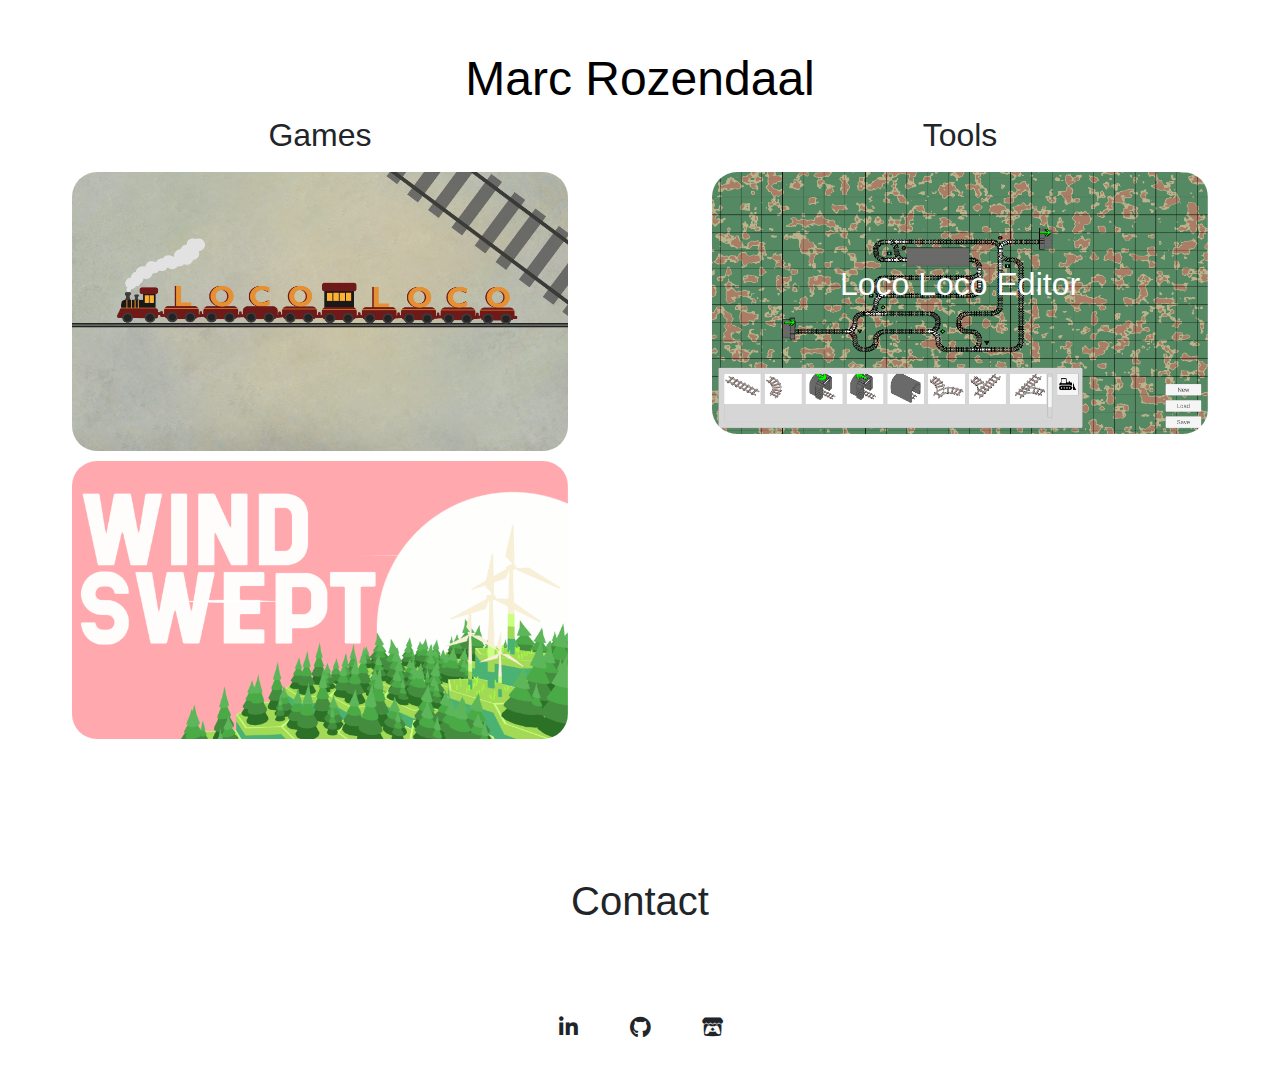
==== index.html @ 4129e09c "Finished Main Page" ====
<!DOCTYPE html>
<html>
  <head>
    <title>Marc Rozendaal Portfolio</title>
    <link rel="stylesheet" href="style.css">
    <link rel="stylesheet" href="https://cdnjs.cloudflare.com/ajax/libs/font-awesome/5.13.0/css/all.min.css">
    <!-- Bootstrap CSS-->
    <link rel="stylesheet" href="https://stackpath.bootstrapcdn.com/bootstrap/4.4.1/css/bootstrap.min.css" integrity="sha384-Vkoo8x4CGsO3+Hhxv8T/Q5PaXtkKtu6ug5TOeNV6gBiFeWPGFN9MuhOf23Q9Ifjh" crossorigin="anonymous">
    
  </head>
  <body>

    <div>
      <h1 class="title-text">Marc Rozendaal</h1></a>
    </div>

    <div id="project-lists" class="project-lists">
      <div id="projects" class = "projects-section">
        <div id="games" class="projectList games">
          <h2>Games</h2>
          <ul>
            <li><a href="Loco-Loco/LocoLoco.html"><img class="thumbnail" src="LocoLocoTitle.png" alt="Loco Loco"></a></li>
            <li><a href="Windswept/Windswept.html"><img class="thumbnail" src="Windswept/Logo.png" alt="Windswept"></a></li>
          </ul>
        </div>
        <div id="tools" class="projectList tools">
          <h2>Tools</h2>
          <ul>
            <li><div class="thumbnail-parent">
              <a href="Loco-Loco-Editor\LocoLocoEditor.html"><img class="thumbnail" src="Loco-Loco-Editor/EditorThumbnail.png" alt="Loco Loco Editor"></a>
              <a href="Loco-Loco-Editor\LocoLocoEditor.html"><h2 class="thumbnail-text">Loco Loco Editor</h2></a>
            </div></li>
          </ul>
        </div>
        <!--
        <div id="experiments" class="projectList experiments">
          <h2>Experiments</h2>
          <ul>
            <li><a href="#">Experiment 1</a></li>
          </ul>
        </div>-->
      </div>
    </div>

    <div id="contact" class="contact-section">
      <h1>Contact</h1>
      <ul class="social-container social-list">
				<li class="list-inline-item"><aw href="https://www.linkedin.com/in/marc-rozendaal-383893258/" onclick="window.open('https://www.linkedin.com/in/marc-rozendaal-383893258/', '_blank')"><i class="fab fa-linkedin-in fa-lg"></i></aw></li>
				<li class="list-inline-item"><aw href="https://github.com/Zaephus/" onclick="window.open('https://github.com/Zaephus/', '_blank')"><i class="fab fa-github fa-lg"></i></aw></li>
				<li class="list-inline-item"><aw href="https://zaephus.itch.io" onclick="window.open('https://zaephus.itch.io', '_blank')"><i class="fab fa-itch-io fa-lg"></i></aw></li>
			</ul>	
    </div>

  </body>
</html>
---- style.css ----
* {
  box-sizing: border-box;
  background-color: #fff;
}

@font-face {
  font-family: Montserrat;
  src: url(Montserrat-Regular.otf);
}

body {
  font-family: Montserrat;
  margin: 0;
}

h1 {
  display: flex;
  justify-content: center;
}

.title-text {
  color: #000;
  text-decoration: none;
  font-size: 300%;
  margin-top: 50px;
}

.projects-section {
  width: 100%;
  height: 100%;
  display: grid;
  grid-template-columns: 1fr 1fr;
  z-index: 0;
}

.projectList {
  width: 100%;
  height: 100%;
  display: flex;
  flex-direction: column;
  align-items: center;
  z-index: 0;
}

.projectList ul {
  list-style: none;
  margin: 0;
  padding: 0;
}

.projectList li {
  margin: 10px;
}

.projectList a {
  color: #000;
  text-decoration: none;
}

.projectList a:hover {
  color: #555;
}

.experiments {
  grid-column: 1 / span 2;
}

.thumbnail {
  display: block;
  margin-left: auto;
  margin-right: auto;
  width: 80%;
  justify-self: center;
  border-radius: 25px;
}

.thumbnail-parent {
  position: relative;
  text-align: center;
  text-align-last: center;
  vertical-align: top;
}

.thumbnail-text {
  position: absolute;
  top: 50%;
  left: 50%;
  transform: translate(-50%, -100%);
  color: #fff;
  font-size: 200%;
  background-color: unset;
}

.contact-section {
  margin-top: 10%;
}

.social-container{
  display: flex;
  justify-content: center;
  align-items: center;
  text-align: center;
  padding: 5px;
  padding-top: 5%;
  z-index: 22;
}

.social-list aw {
  width: 64px;
  height: 64px;
  padding: 20px;
  display: inline-block;
  text-align: center;
  z-index:above;
}

.social-list aw:hover {
  color: #5e5e5e;
}
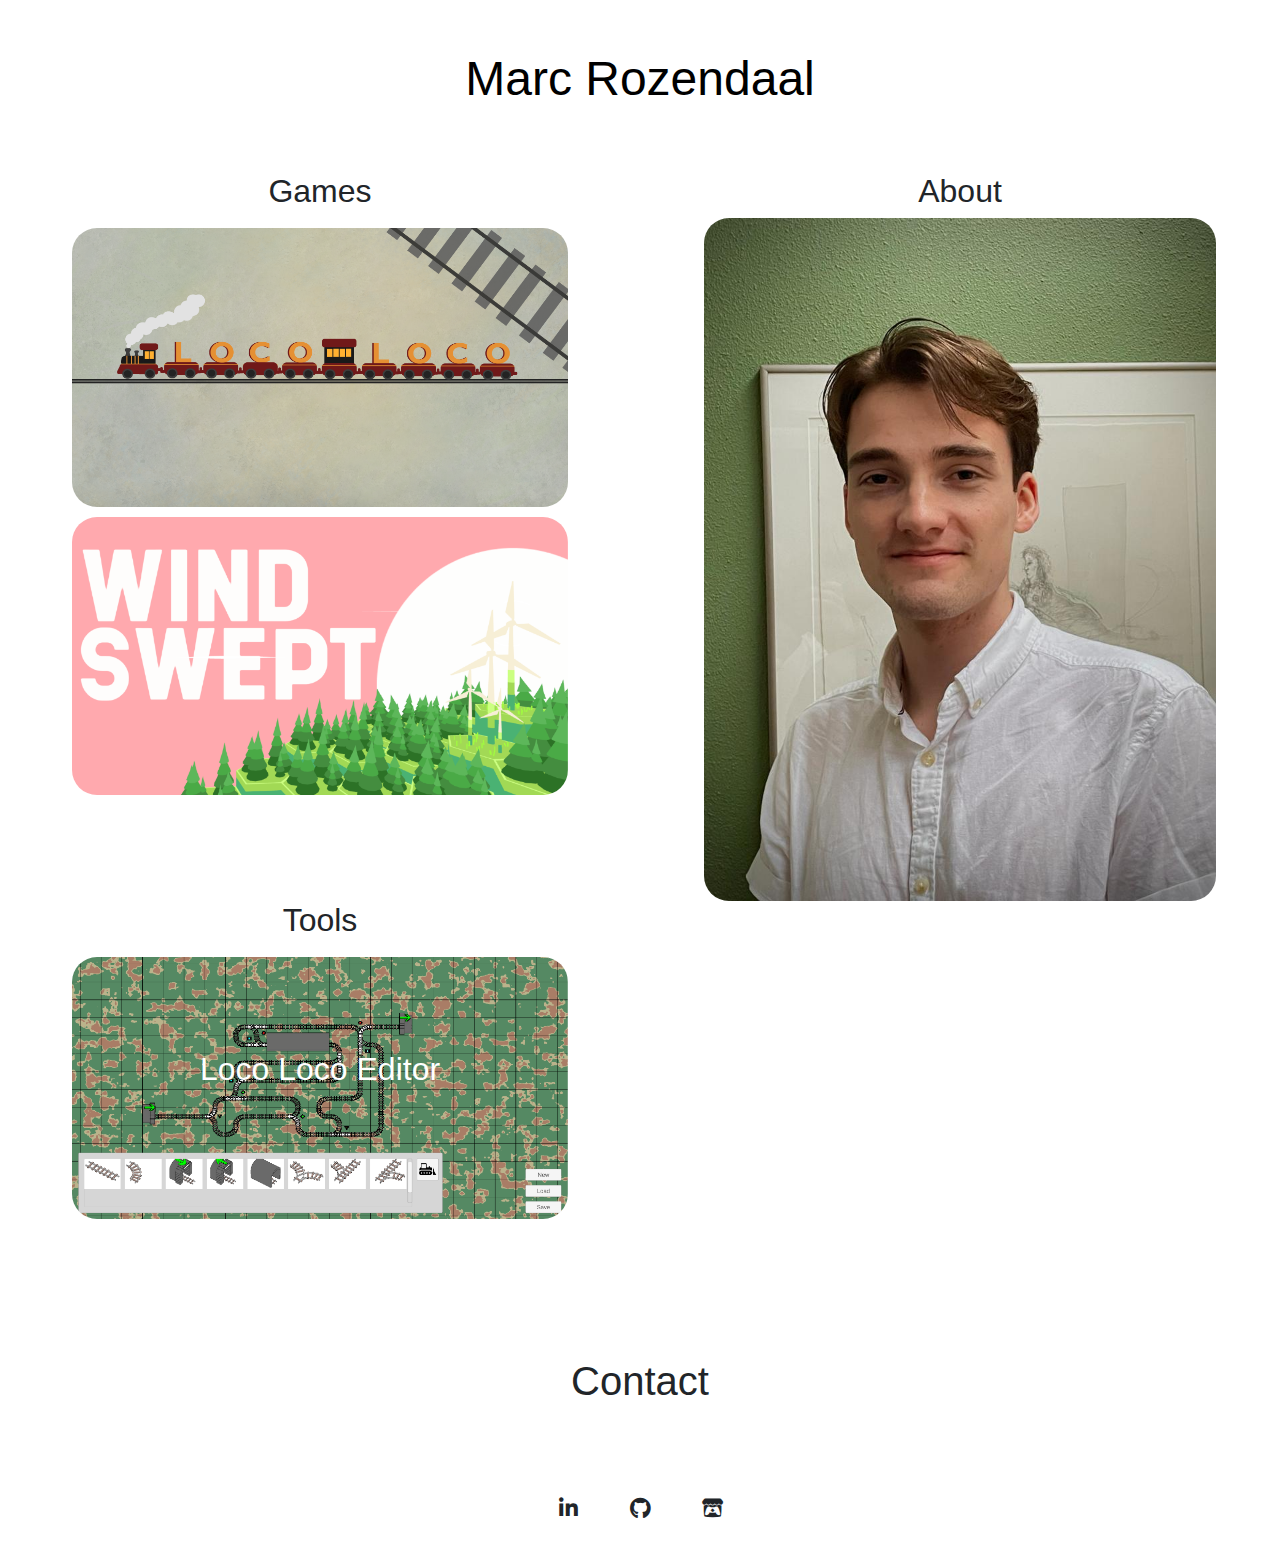
==== commit ab0cde8a: "Added about page" ====
--- a/index.html
+++ b/index.html
@@ -16,6 +16,7 @@
 
     <div id="project-lists" class="project-lists">
       <div id="projects" class = "projects-section">
+
         <div id="games" class="projectList games">
           <h2>Games</h2>
           <ul>
@@ -23,6 +24,12 @@
             <li><a href="Windswept/Windswept.html"><img class="thumbnail" src="Windswept/Logo.png" alt="Windswept"></a></li>
           </ul>
         </div>
+
+        <div id="about" class="projectList about">
+          <h2>About</h2>
+          <ul><a href="About/About.html"><img class="thumbnail" src="About/Profile Picture.jpeg" alt="About"></a></ul>
+        </div>
+
         <div id="tools" class="projectList tools">
           <h2>Tools</h2>
           <ul>
@@ -32,6 +39,7 @@
             </div></li>
           </ul>
         </div>
+
         <!--
         <div id="experiments" class="projectList experiments">
           <h2>Experiments</h2>
@@ -39,6 +47,7 @@
             <li><a href="#">Experiment 1</a></li>
           </ul>
         </div>-->
+
       </div>
     </div>
 
--- a/style.css
+++ b/style.css
@@ -23,6 +23,7 @@
   text-decoration: none;
   font-size: 300%;
   margin-top: 50px;
+  margin-bottom: 5%;
 }
 
 .projects-section {
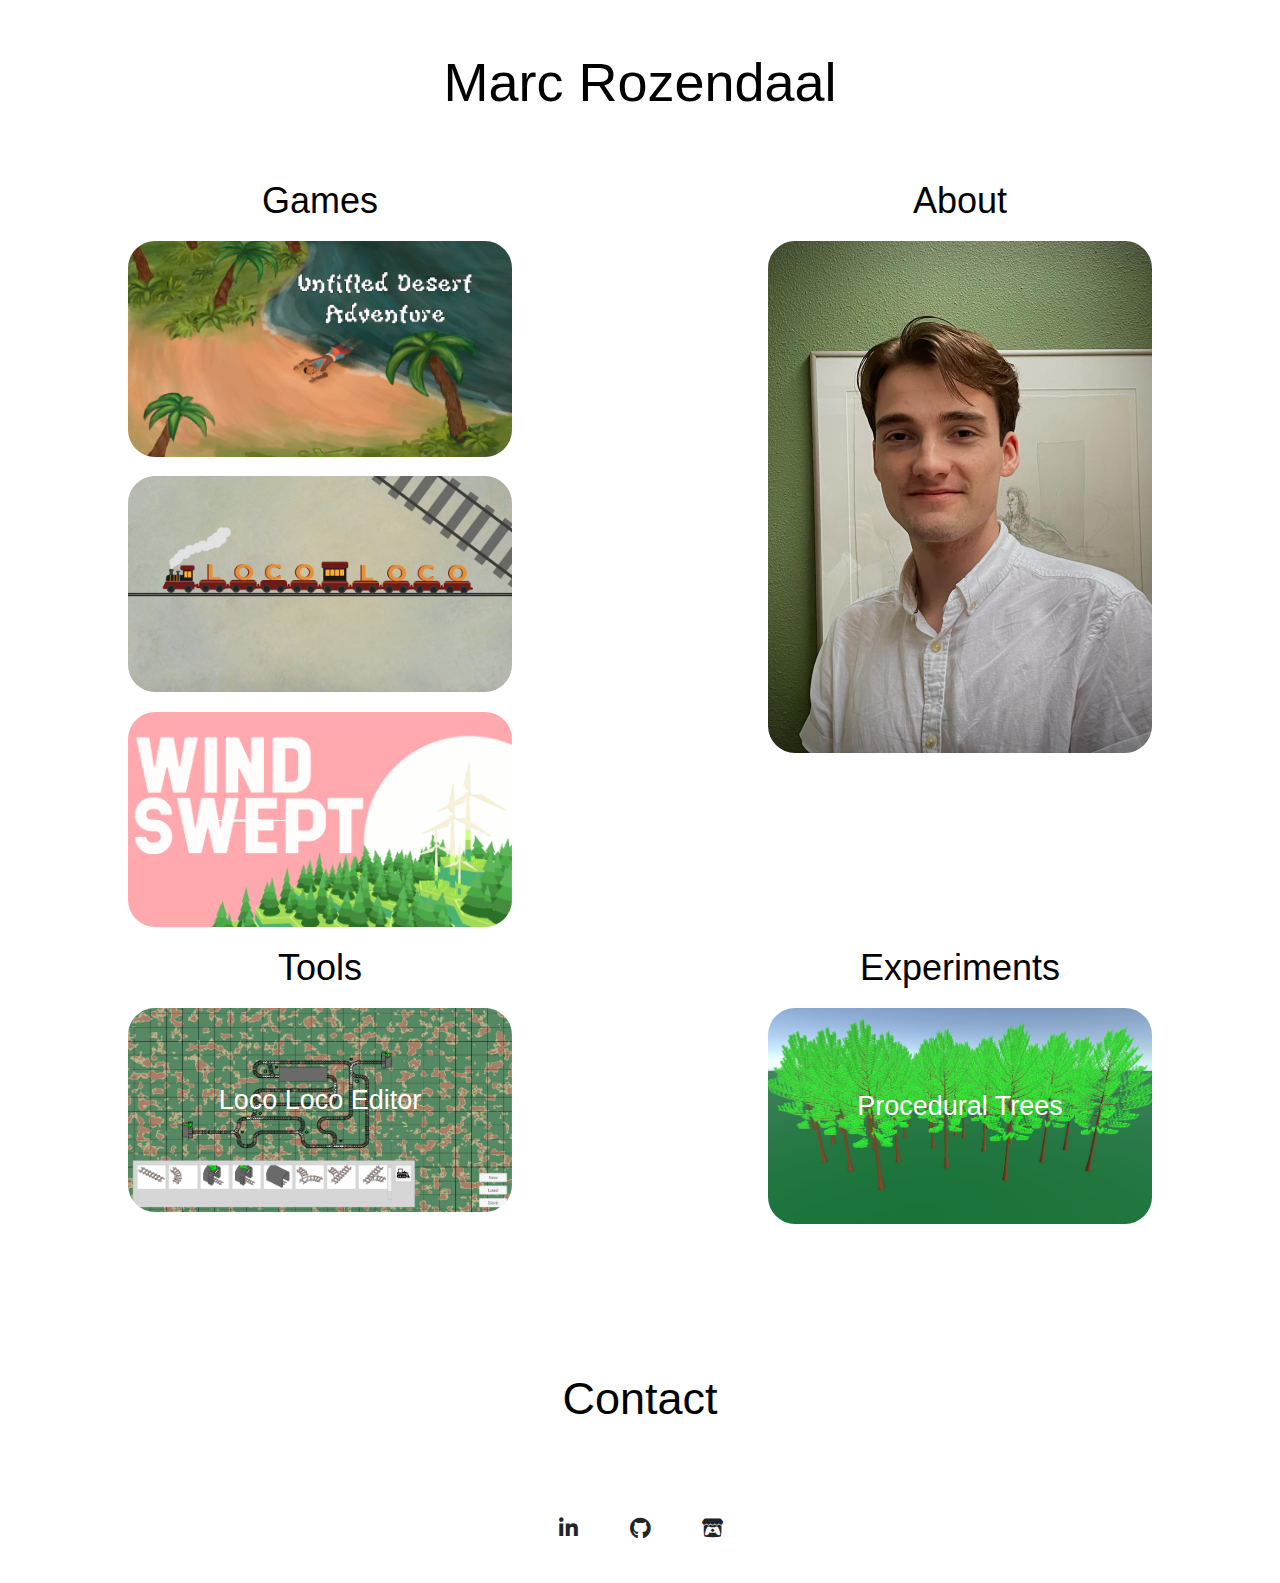
==== commit 6be34778: "Finished front page" ====
--- a/index.html
+++ b/index.html
@@ -1,6 +1,8 @@
 <!DOCTYPE html>
 <html>
+
   <head>
+
     <title>Marc Rozendaal Portfolio</title>
     <link rel="stylesheet" href="style.css">
     <link rel="stylesheet" href="https://cdnjs.cloudflare.com/ajax/libs/font-awesome/5.13.0/css/all.min.css">
@@ -14,45 +16,44 @@
       <h1 class="title-text">Marc Rozendaal</h1></a>
     </div>
 
-    <div id="project-lists" class="project-lists">
-      <div id="projects" class = "projects-section">
+    <div id="projects" class = "projects-section">
 
-        <div id="games" class="projectList games">
-          <h2>Games</h2>
-          <ul>
-            <li><a href="Loco-Loco/LocoLoco.html"><img class="thumbnail" src="LocoLocoTitle.png" alt="Loco Loco"></a></li>
-            <li><a href="Windswept/Windswept.html"><img class="thumbnail" src="Windswept/Logo.png" alt="Windswept"></a></li>
-          </ul>
+      <div id="games" class="projectList">
+        <h2 class="projectList-Title">Games</h2>
+        <div class="projectList-items">
+          <div><a href="Untitled-Desert-Adventure/uda.html"><img class="thumbnail" src="Untitled-Desert-Adventure/uda_title.png" alt="Untitled Desert Adventure"></a></div>
+          <div><a href="Loco-Loco/LocoLoco.html"><img class="thumbnail" src="Loco-Loco/LocoLocoTitle.png" alt="Loco Loco"></a></div>
+          <div><a href="Windswept/Windswept.html"><img class="thumbnail" src="Windswept/Logo.png" alt="Windswept"></a></div>
         </div>
+      </div>
 
-        <div id="about" class="projectList about">
-          <h2>About</h2>
-          <ul><a href="About/About.html"><img class="thumbnail" src="About/Profile Picture.jpeg" alt="About"></a></ul>
+      <div id="about" class="projectList">
+        <h2 class="projectList-Title">About</h2>
+        <div class="projectList-items">
+          <a href="About/About.html"><img class="thumbnail" src="About/Profile Picture.jpeg" alt="About"></a>
         </div>
+      </div>
 
-        <div id="tools" class="projectList tools">
-          <h2>Tools</h2>
-          <ul>
-            <li><div class="thumbnail-parent">
-              <a href="Loco-Loco-Editor\LocoLocoEditor.html"><img class="thumbnail" src="Loco-Loco-Editor/EditorThumbnail.png" alt="Loco Loco Editor"></a>
-              <a href="Loco-Loco-Editor\LocoLocoEditor.html"><h2 class="thumbnail-text">Loco Loco Editor</h2></a>
-            </div></li>
-          </ul>
+      <div id="tools" class="projectList">
+        <h2 class="projectList-Title">Tools</h2>
+        <div class="thumbnail-parent">
+          <a href="Loco-Loco-Editor\LocoLocoEditor.html"><img class="thumbnail" src="Loco-Loco-Editor/EditorThumbnail.png" alt="Loco Loco Editor"></a>
+          <a href="Loco-Loco-Editor\LocoLocoEditor.html"><h2 class="thumbnail-text">Loco Loco Editor</h2></a>
         </div>
+      </div>
 
-        <!--
-        <div id="experiments" class="projectList experiments">
-          <h2>Experiments</h2>
-          <ul>
-            <li><a href="#">Experiment 1</a></li>
-          </ul>
-        </div>-->
+      <div id="experiments" class="projectList">
+        <h2 class="projectList-Title">Experiments</h2>
+        <div class="thumbnail-parent">
+          <a href="Procedural-Trees/ProcTrees.html"><img class="thumbnail" src="Procedural-Trees/Proc_Trees_Thumbnail.png" alt="Procedural Trees Experiment"></a>
+          <a href="Procedural-Trees/ProcTrees.html"><h2 class="thumbnail-text">Procedural Trees</h2></a>
+        </div>
+      </div>
 
-      </div>
     </div>
 
     <div id="contact" class="contact-section">
-      <h1>Contact</h1>
+      <h1 class="contact-text">Contact</h1>
       <ul class="social-container social-list">
 				<li class="list-inline-item"><aw href="https://www.linkedin.com/in/marc-rozendaal-383893258/" onclick="window.open('https://www.linkedin.com/in/marc-rozendaal-383893258/', '_blank')"><i class="fab fa-linkedin-in fa-lg"></i></aw></li>
 				<li class="list-inline-item"><aw href="https://github.com/Zaephus/" onclick="window.open('https://github.com/Zaephus/', '_blank')"><i class="fab fa-github fa-lg"></i></aw></li>
--- a/style.css
+++ b/style.css
@@ -1,6 +1,6 @@
 * {
   box-sizing: border-box;
-  background-color: #fff;
+  background-color: #ffffff;
 }
 
 @font-face {
@@ -21,7 +21,7 @@
 .title-text {
   color: #000;
   text-decoration: none;
-  font-size: 300%;
+  font-size: 6vmin;
   margin-top: 50px;
   margin-bottom: 5%;
 }
@@ -31,48 +31,25 @@
   height: 100%;
   display: grid;
   grid-template-columns: 1fr 1fr;
-  z-index: 0;
 }
 
-.projectList {
-  width: 100%;
-  height: 100%;
+.projectList-Title {
   display: flex;
-  flex-direction: column;
-  align-items: center;
-  z-index: 0;
-}
-
-.projectList ul {
-  list-style: none;
-  margin: 0;
-  padding: 0;
-}
-
-.projectList li {
-  margin: 10px;
-}
-
-.projectList a {
+  justify-content: center;
   color: #000;
   text-decoration: none;
-}
-
-.projectList a:hover {
-  color: #555;
-}
-
-.experiments {
-  grid-column: 1 / span 2;
+  font-size: 4vmin;
 }
 
 .thumbnail {
   display: block;
   margin-left: auto;
   margin-right: auto;
-  width: 80%;
+  margin-top: 3%;
+  margin-bottom: 3%;
+  width: 60%;
   justify-self: center;
-  border-radius: 25px;
+  border-radius: 3vmin;
 }
 
 .thumbnail-parent {
@@ -83,17 +60,23 @@
 }
 
 .thumbnail-text {
+  color: #fff;
   position: absolute;
   top: 50%;
   left: 50%;
-  transform: translate(-50%, -100%);
-  color: #fff;
-  font-size: 200%;
+  transform: translate(-50%, -80%);
+  font-size: 3vmin;
   background-color: unset;
 }
 
 .contact-section {
   margin-top: 10%;
+}
+
+.contact-text {
+  color: #000;
+  text-decoration: none;
+  font-size: 5vmin;
 }
 
 .social-container{
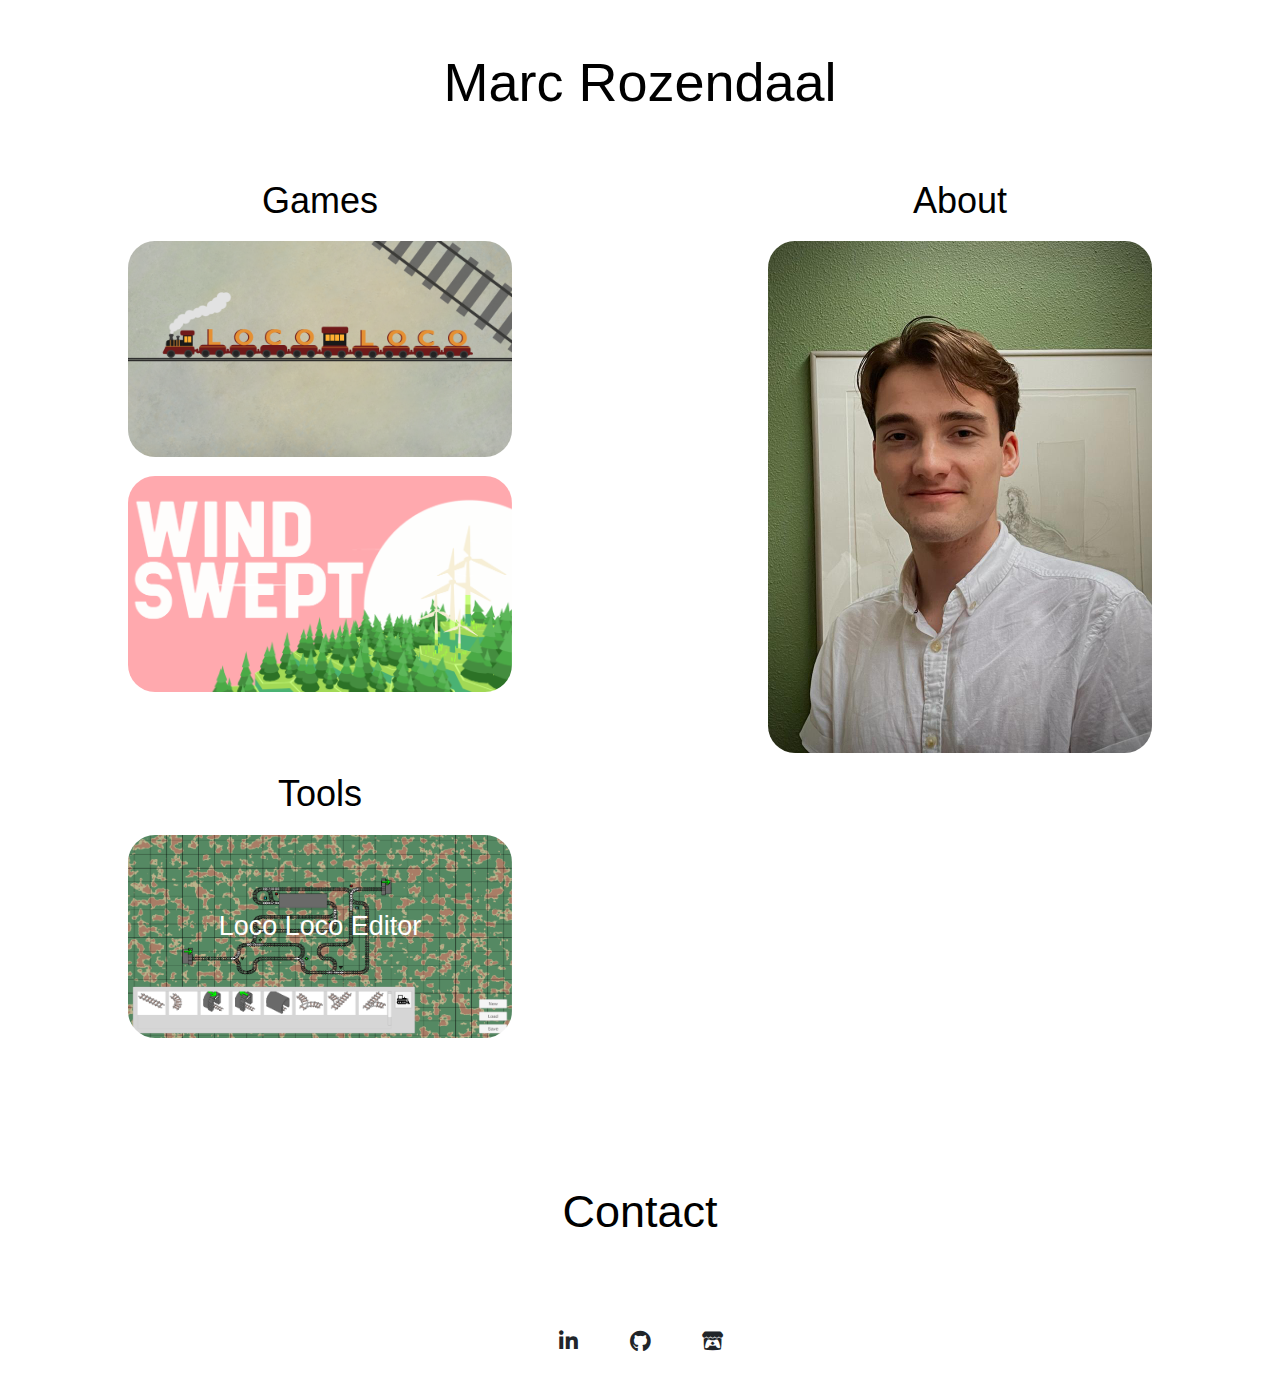
==== commit 5a0479f6: "Finished about page" ====
--- a/index.html
+++ b/index.html
@@ -21,7 +21,7 @@
       <div id="games" class="projectList">
         <h2 class="projectList-Title">Games</h2>
         <div class="projectList-items">
-          <div><a href="Untitled-Desert-Adventure/uda.html"><img class="thumbnail" src="Untitled-Desert-Adventure/uda_title.png" alt="Untitled Desert Adventure"></a></div>
+          <!-- <div><a href="Untitled-Desert-Adventure/uda.html"><img class="thumbnail" src="Untitled-Desert-Adventure/uda_title.png" alt="Untitled Desert Adventure"></a></div> -->
           <div><a href="Loco-Loco/LocoLoco.html"><img class="thumbnail" src="Loco-Loco/LocoLocoTitle.png" alt="Loco Loco"></a></div>
           <div><a href="Windswept/Windswept.html"><img class="thumbnail" src="Windswept/Logo.png" alt="Windswept"></a></div>
         </div>
@@ -42,13 +42,13 @@
         </div>
       </div>
 
-      <div id="experiments" class="projectList">
+      <!-- <div id="experiments" class="projectList">
         <h2 class="projectList-Title">Experiments</h2>
         <div class="thumbnail-parent">
           <a href="Procedural-Trees/ProcTrees.html"><img class="thumbnail" src="Procedural-Trees/Proc_Trees_Thumbnail.png" alt="Procedural Trees Experiment"></a>
           <a href="Procedural-Trees/ProcTrees.html"><h2 class="thumbnail-text">Procedural Trees</h2></a>
         </div>
-      </div>
+      </div> -->
 
     </div>
 
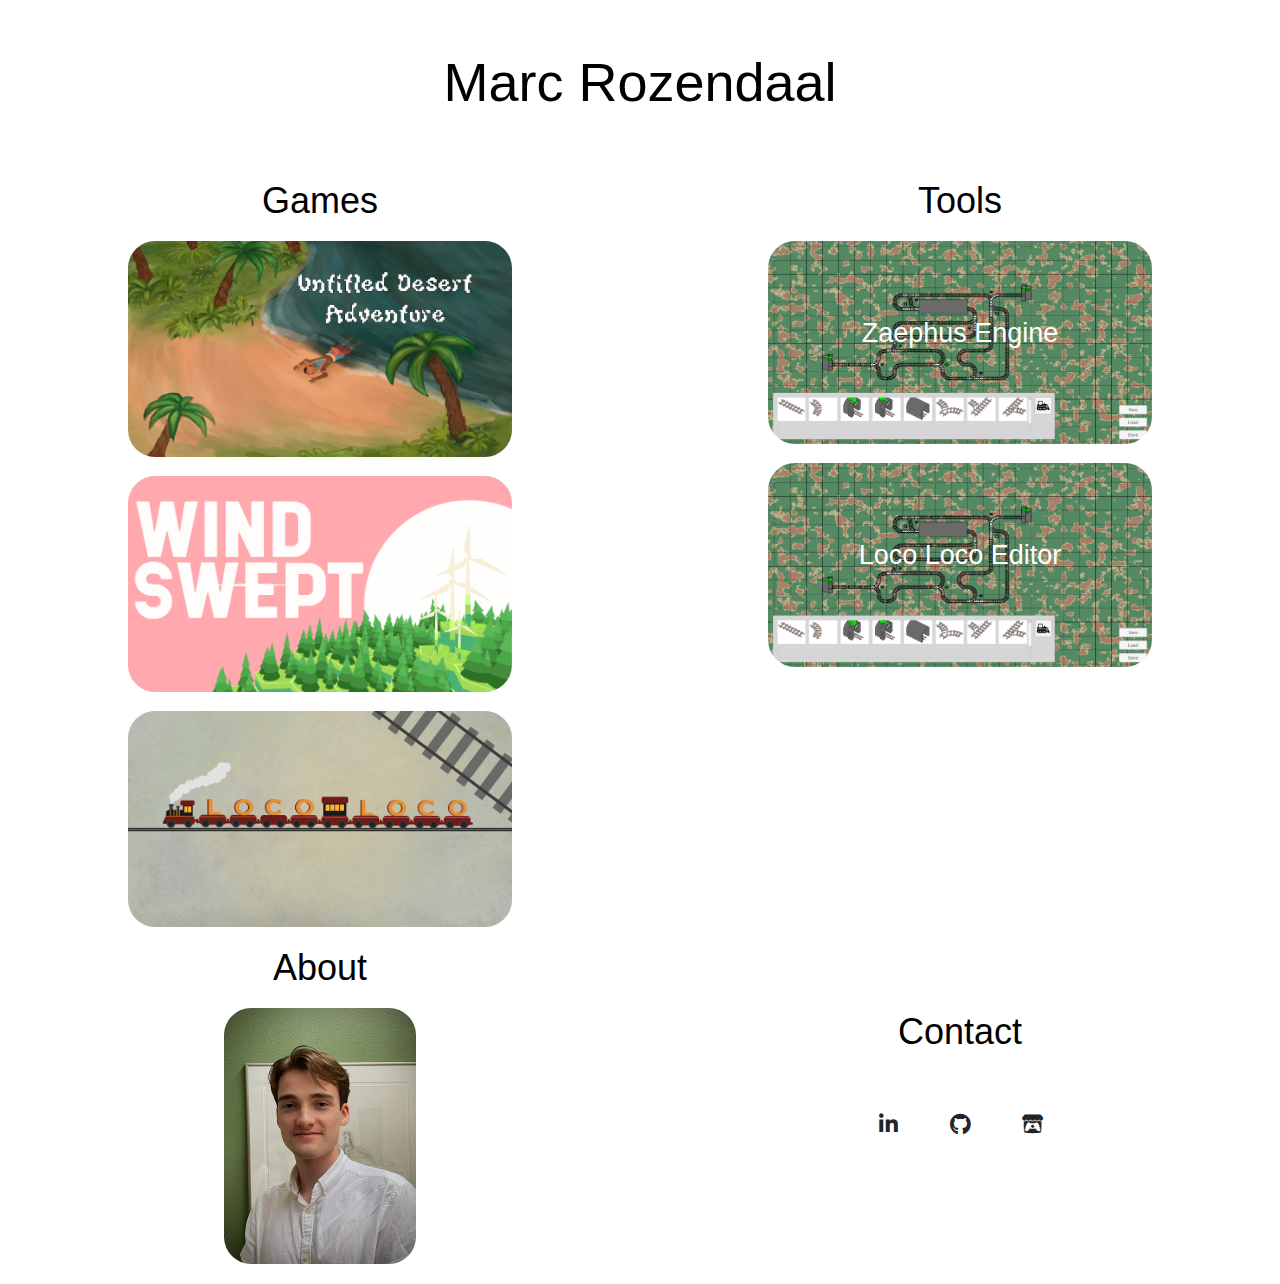
==== commit d3269070: "Updated front page and item texts" ====
--- a/index.html
+++ b/index.html
@@ -16,49 +16,65 @@
       <h1 class="title-text">Marc Rozendaal</h1></a>
     </div>
 
-    <div id="projects" class = "projects-section">
+    <div class="projects-section">
 
-      <div id="games" class="projectList">
-        <h2 class="projectList-Title">Games</h2>
-        <div class="projectList-items">
-          <!-- <div><a href="Untitled-Desert-Adventure/uda.html"><img class="thumbnail" src="Untitled-Desert-Adventure/uda_title.png" alt="Untitled Desert Adventure"></a></div> -->
-          <div><a href="Loco-Loco/LocoLoco.html"><img class="thumbnail" src="Loco-Loco/LocoLocoTitle.png" alt="Loco Loco"></a></div>
-          <div><a href="Windswept/Windswept.html"><img class="thumbnail" src="Windswept/Logo.png" alt="Windswept"></a></div>
+      <div id="projects" class = "projects-section-left">
+
+        <div id="games" class="projectList">
+          <h2 class="projectList-Title">Games</h2>
+          <div class="projectList-items">
+            <div><a href="Untitled-Desert-Adventure/uda.html"><img class="thumbnail" src="Untitled-Desert-Adventure/uda_title.png" alt="Untitled Desert Adventure"></a></div>
+            <div><a href="Windswept/Windswept.html"><img class="thumbnail" src="Windswept/Logo.png" alt="Windswept"></a></div>
+            <div><a href="Loco-Loco/LocoLoco.html"><img class="thumbnail" src="Loco-Loco/LocoLocoTitle.png" alt="Loco Loco"></a></div>
+          </div>
         </div>
+
       </div>
+
+      <div id="projects" class="projects-section-right">
+
+        <div id="tools" class="projectList">
+          <h2 class="projectList-Title">Tools</h2>
+          <div id="Zaephus Engine" class="thumbnail-parent">
+            <a href="Loco-Loco-Editor\LocoLocoEditor.html"><img class="thumbnail" src="Loco-Loco-Editor/EditorThumbnail.png" alt="Loco Loco Editor"></a>
+            <a href="Loco-Loco-Editor\LocoLocoEditor.html"><h2 class="thumbnail-text">Zaephus Engine</h2></a>
+          </div>
+          <div id="Loco-Loco-Editor" class="thumbnail-parent">
+            <a href="Loco-Loco-Editor\LocoLocoEditor.html"><img class="thumbnail" src="Loco-Loco-Editor/EditorThumbnail.png" alt="Loco Loco Editor"></a>
+            <a href="Loco-Loco-Editor\LocoLocoEditor.html"><h2 class="thumbnail-text">Loco Loco Editor</h2></a>
+          </div>
+        </div>
+
+        <!-- <div id="experiments" class="projectList">
+          <h2 class="projectList-Title">Experiments</h2>
+          <div id="Procedural-Trees" class="thumbnail-parent">
+            <a href="Procedural-Trees/ProcTrees.html"><img class="thumbnail" src="Procedural-Trees/Proc_Trees_Thumbnail.png" alt="Procedural Trees Experiment"></a>
+            <a href="Procedural-Trees/ProcTrees.html"><h2 class="thumbnail-text">Procedural Trees</h2></a>
+          </div>
+        </div> -->
+
+      </div>
+
+    </div>
+
+    <div id="footer" class="footer-section">
 
       <div id="about" class="projectList">
         <h2 class="projectList-Title">About</h2>
         <div class="projectList-items">
-          <a href="About/About.html"><img class="thumbnail" src="About/Profile Picture.jpeg" alt="About"></a>
+          <a href="About/About.html"><img class="about-thumbnail" src="About/Profile Picture.jpeg" alt="About"></a>
         </div>
       </div>
 
-      <div id="tools" class="projectList">
-        <h2 class="projectList-Title">Tools</h2>
-        <div class="thumbnail-parent">
-          <a href="Loco-Loco-Editor\LocoLocoEditor.html"><img class="thumbnail" src="Loco-Loco-Editor/EditorThumbnail.png" alt="Loco Loco Editor"></a>
-          <a href="Loco-Loco-Editor\LocoLocoEditor.html"><h2 class="thumbnail-text">Loco Loco Editor</h2></a>
-        </div>
+      <div id="contact" class="contact-section">
+        <h2 class="contact-text">Contact</h2>
+        <ul class="social-container social-list">
+          <li class="list-inline-item"><aw href="https://www.linkedin.com/in/marc-rozendaal-383893258/" onclick="window.open('https://www.linkedin.com/in/marc-rozendaal-383893258/', '_blank')"><i class="fab fa-linkedin-in fa-lg"></i></aw></li>
+          <li class="list-inline-item"><aw href="https://github.com/Zaephus/" onclick="window.open('https://github.com/Zaephus/', '_blank')"><i class="fab fa-github fa-lg"></i></aw></li>
+          <li class="list-inline-item"><aw href="https://zaephus.itch.io" onclick="window.open('https://zaephus.itch.io', '_blank')"><i class="fab fa-itch-io fa-lg"></i></aw></li>
+        </ul>
       </div>
 
-      <!-- <div id="experiments" class="projectList">
-        <h2 class="projectList-Title">Experiments</h2>
-        <div class="thumbnail-parent">
-          <a href="Procedural-Trees/ProcTrees.html"><img class="thumbnail" src="Procedural-Trees/Proc_Trees_Thumbnail.png" alt="Procedural Trees Experiment"></a>
-          <a href="Procedural-Trees/ProcTrees.html"><h2 class="thumbnail-text">Procedural Trees</h2></a>
-        </div>
-      </div> -->
-
-    </div>
-
-    <div id="contact" class="contact-section">
-      <h1 class="contact-text">Contact</h1>
-      <ul class="social-container social-list">
-				<li class="list-inline-item"><aw href="https://www.linkedin.com/in/marc-rozendaal-383893258/" onclick="window.open('https://www.linkedin.com/in/marc-rozendaal-383893258/', '_blank')"><i class="fab fa-linkedin-in fa-lg"></i></aw></li>
-				<li class="list-inline-item"><aw href="https://github.com/Zaephus/" onclick="window.open('https://github.com/Zaephus/', '_blank')"><i class="fab fa-github fa-lg"></i></aw></li>
-				<li class="list-inline-item"><aw href="https://zaephus.itch.io" onclick="window.open('https://zaephus.itch.io', '_blank')"><i class="fab fa-itch-io fa-lg"></i></aw></li>
-			</ul>	
     </div>
 
   </body>
--- a/style.css
+++ b/style.css
@@ -33,6 +33,27 @@
   grid-template-columns: 1fr 1fr;
 }
 
+.projects-section-left {
+  width: 100%;
+  height: 100%;
+  display: grid;
+  grid-template-rows: 1fr;
+}
+
+.projects-section-right {
+  width: 100%;
+  height: 100%;
+  display: grid;
+  grid-template-rows: 1fr;
+}
+
+.footer-section {
+  width: 100%;
+  height: 100%;
+  display: grid;
+  grid-template-columns: 1fr 1fr;
+}
+
 .projectList-Title {
   display: flex;
   justify-content: center;
@@ -48,6 +69,17 @@
   margin-top: 3%;
   margin-bottom: 3%;
   width: 60%;
+  justify-self: center;
+  border-radius: 3vmin;
+}
+
+.about-thumbnail {
+  display: block;
+  margin-left: auto;
+  margin-right: auto;
+  margin-top: 3%;
+  margin-bottom: 3%;
+  width: 30%;
   justify-self: center;
   border-radius: 3vmin;
 }
@@ -76,7 +108,8 @@
 .contact-text {
   color: #000;
   text-decoration: none;
-  font-size: 5vmin;
+  text-align: center;
+  font-size: 4vmin;
 }
 
 .social-container{
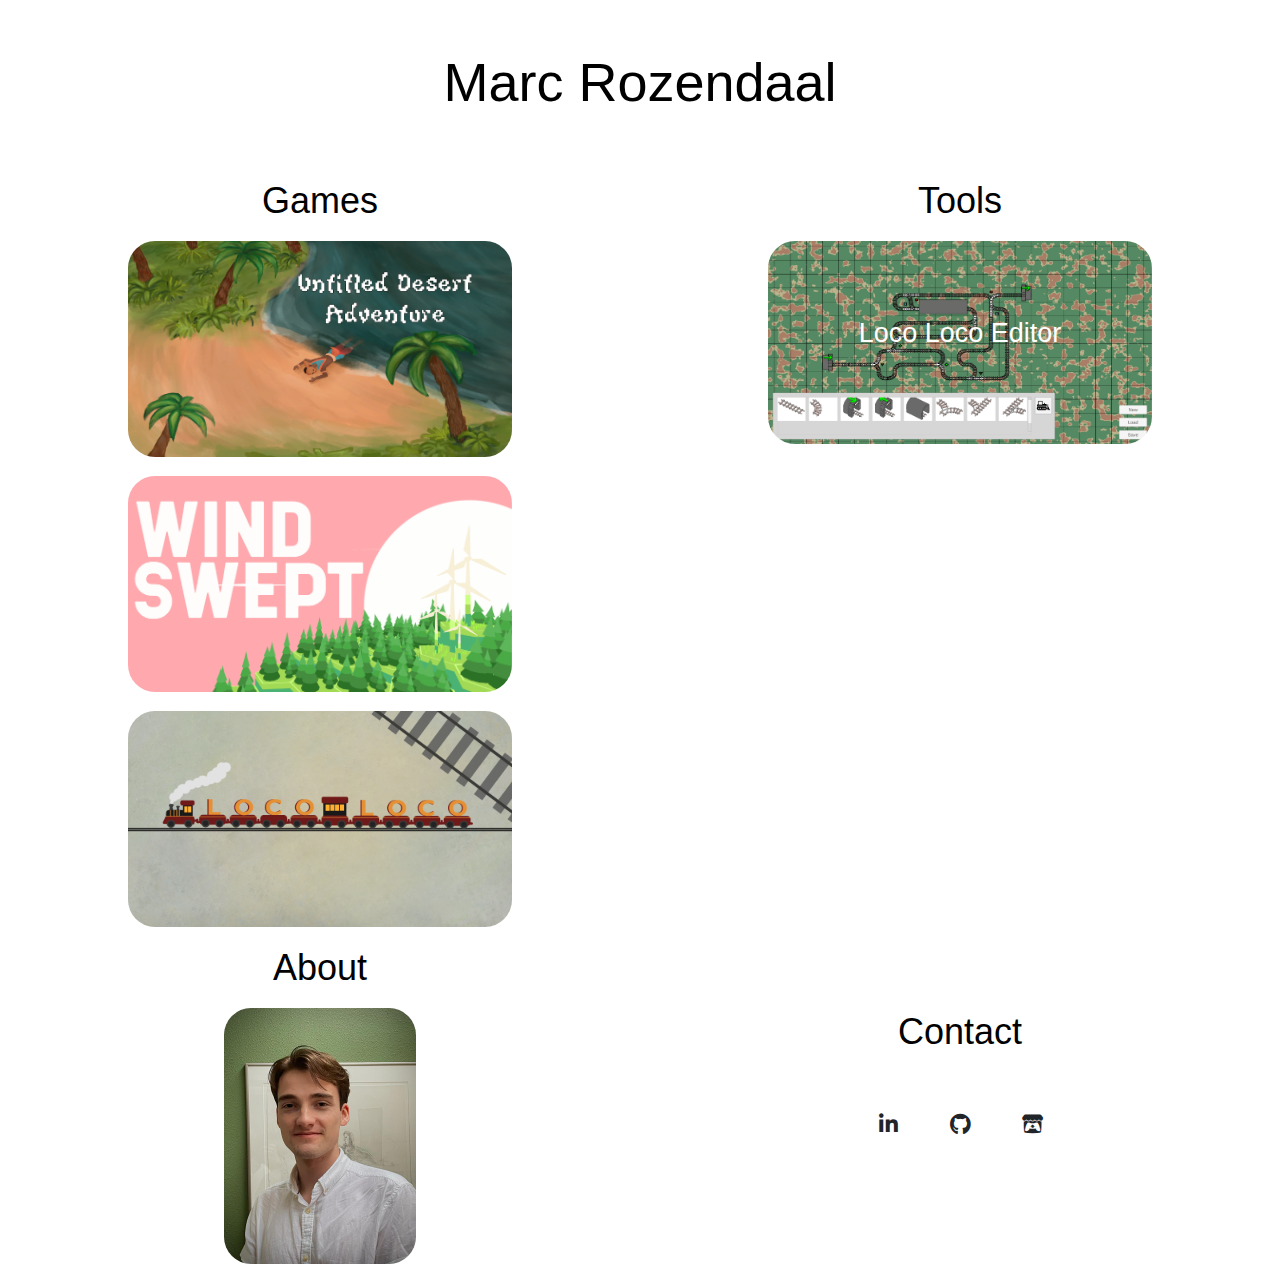
==== commit f96c7887: "Small fix" ====
--- a/index.html
+++ b/index.html
@@ -35,10 +35,10 @@
 
         <div id="tools" class="projectList">
           <h2 class="projectList-Title">Tools</h2>
-          <div id="Zaephus Engine" class="thumbnail-parent">
+          <!-- <div id="Zaephus Engine" class="thumbnail-parent">
             <a href="Loco-Loco-Editor\LocoLocoEditor.html"><img class="thumbnail" src="Loco-Loco-Editor/EditorThumbnail.png" alt="Loco Loco Editor"></a>
             <a href="Loco-Loco-Editor\LocoLocoEditor.html"><h2 class="thumbnail-text">Zaephus Engine</h2></a>
-          </div>
+          </div> -->
           <div id="Loco-Loco-Editor" class="thumbnail-parent">
             <a href="Loco-Loco-Editor\LocoLocoEditor.html"><img class="thumbnail" src="Loco-Loco-Editor/EditorThumbnail.png" alt="Loco Loco Editor"></a>
             <a href="Loco-Loco-Editor\LocoLocoEditor.html"><h2 class="thumbnail-text">Loco Loco Editor</h2></a>
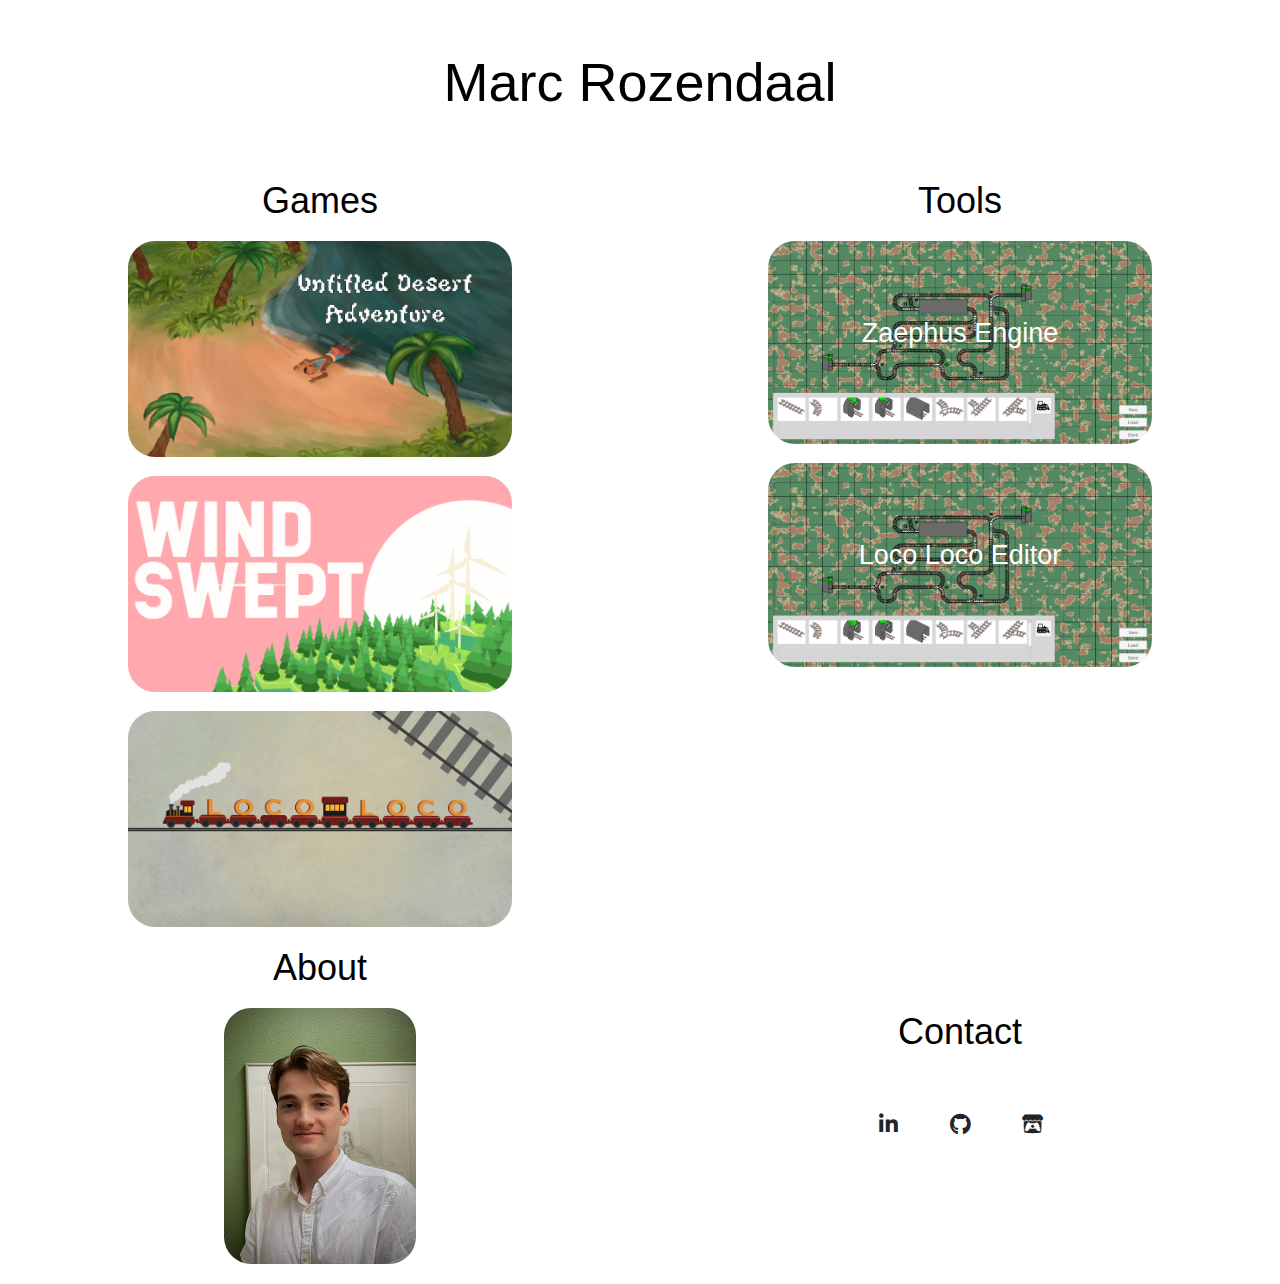
==== commit 4cad3ade: "Added ZaephusEngine Page" ====
--- a/index.html
+++ b/index.html
@@ -35,10 +35,10 @@
 
         <div id="tools" class="projectList">
           <h2 class="projectList-Title">Tools</h2>
-          <!-- <div id="Zaephus Engine" class="thumbnail-parent">
-            <a href="Loco-Loco-Editor\LocoLocoEditor.html"><img class="thumbnail" src="Loco-Loco-Editor/EditorThumbnail.png" alt="Loco Loco Editor"></a>
-            <a href="Loco-Loco-Editor\LocoLocoEditor.html"><h2 class="thumbnail-text">Zaephus Engine</h2></a>
-          </div> -->
+          <div id="Zaephus Engine" class="thumbnail-parent">
+            <a href="ZaephusEngine/ZaephusEngine.html"><img class="thumbnail" src="Loco-Loco-Editor/EditorThumbnail.png" alt="Loco Loco Editor"></a>
+            <a href="ZaephusEngine/ZaephusEngine.html"><h2 class="thumbnail-text">Zaephus Engine</h2></a>
+          </div>
           <div id="Loco-Loco-Editor" class="thumbnail-parent">
             <a href="Loco-Loco-Editor\LocoLocoEditor.html"><img class="thumbnail" src="Loco-Loco-Editor/EditorThumbnail.png" alt="Loco Loco Editor"></a>
             <a href="Loco-Loco-Editor\LocoLocoEditor.html"><h2 class="thumbnail-text">Loco Loco Editor</h2></a>
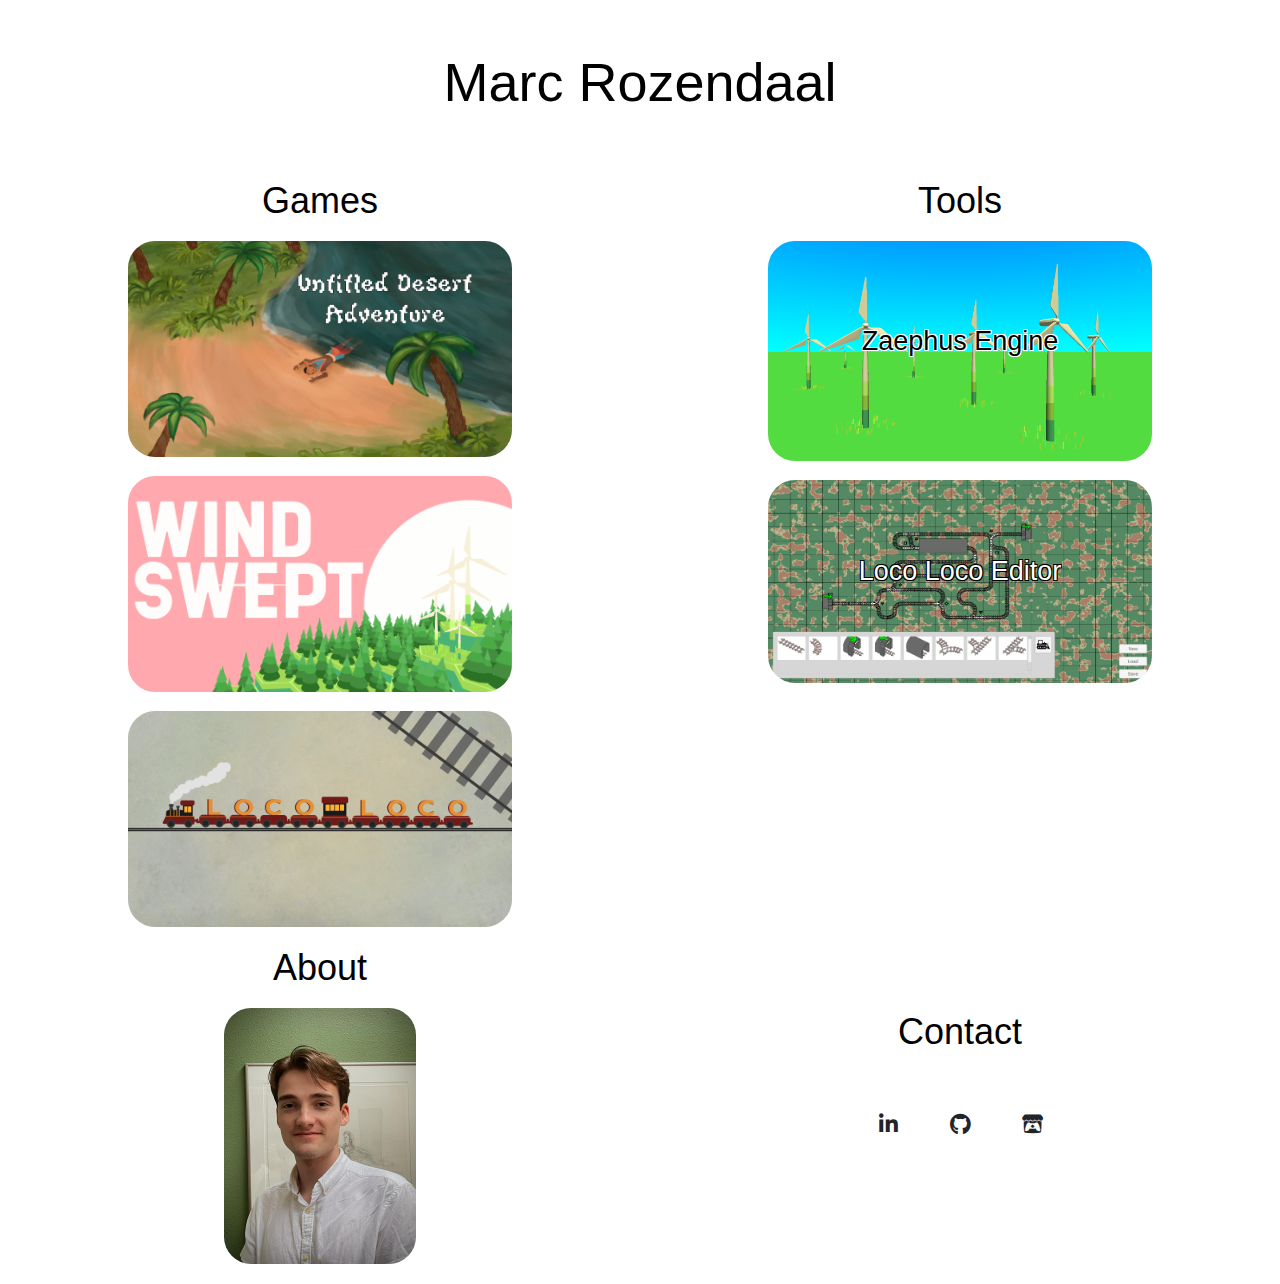
==== commit a99857c8: "Finished ZaephusEngine Page + Fixes" ====
--- a/index.html
+++ b/index.html
@@ -36,12 +36,12 @@
         <div id="tools" class="projectList">
           <h2 class="projectList-Title">Tools</h2>
           <div id="Zaephus Engine" class="thumbnail-parent">
-            <a href="ZaephusEngine/ZaephusEngine.html"><img class="thumbnail" src="Loco-Loco-Editor/EditorThumbnail.png" alt="Loco Loco Editor"></a>
-            <a href="ZaephusEngine/ZaephusEngine.html"><h2 class="thumbnail-text">Zaephus Engine</h2></a>
+            <a href="ZaephusEngine/ZaephusEngine.html"><img class="thumbnail" src="ZaephusEngine/Thumbnail.png" alt="Loco Loco Editor"></a>
+            <a href="ZaephusEngine/ZaephusEngine.html"><h2 class="thumbnail-text white-outline">Zaephus Engine</h2></a>
           </div>
           <div id="Loco-Loco-Editor" class="thumbnail-parent">
             <a href="Loco-Loco-Editor\LocoLocoEditor.html"><img class="thumbnail" src="Loco-Loco-Editor/EditorThumbnail.png" alt="Loco Loco Editor"></a>
-            <a href="Loco-Loco-Editor\LocoLocoEditor.html"><h2 class="thumbnail-text">Loco Loco Editor</h2></a>
+            <a href="Loco-Loco-Editor\LocoLocoEditor.html"><h2 class="thumbnail-text black-outline">Loco Loco Editor</h2></a>
           </div>
         </div>
 
--- a/style.css
+++ b/style.css
@@ -91,8 +91,25 @@
   vertical-align: top;
 }
 
+.white-outline {
+  color: #000000;
+  text-shadow: 
+    1px 1px 0 #fff,
+    -1px 1px 0 #fff,
+    -1px -1px 0 #fff,
+    1px -1px 0 #fff;
+}
+
+.black-outline {
+  color: #fff;
+  text-shadow: 
+    1px 1px 0 #000,
+    -1px 1px 0 #000,
+    -1px -1px 0 #000,
+    1px -1px 0 #000;
+}
+
 .thumbnail-text {
-  color: #fff;
   position: absolute;
   top: 50%;
   left: 50%;
